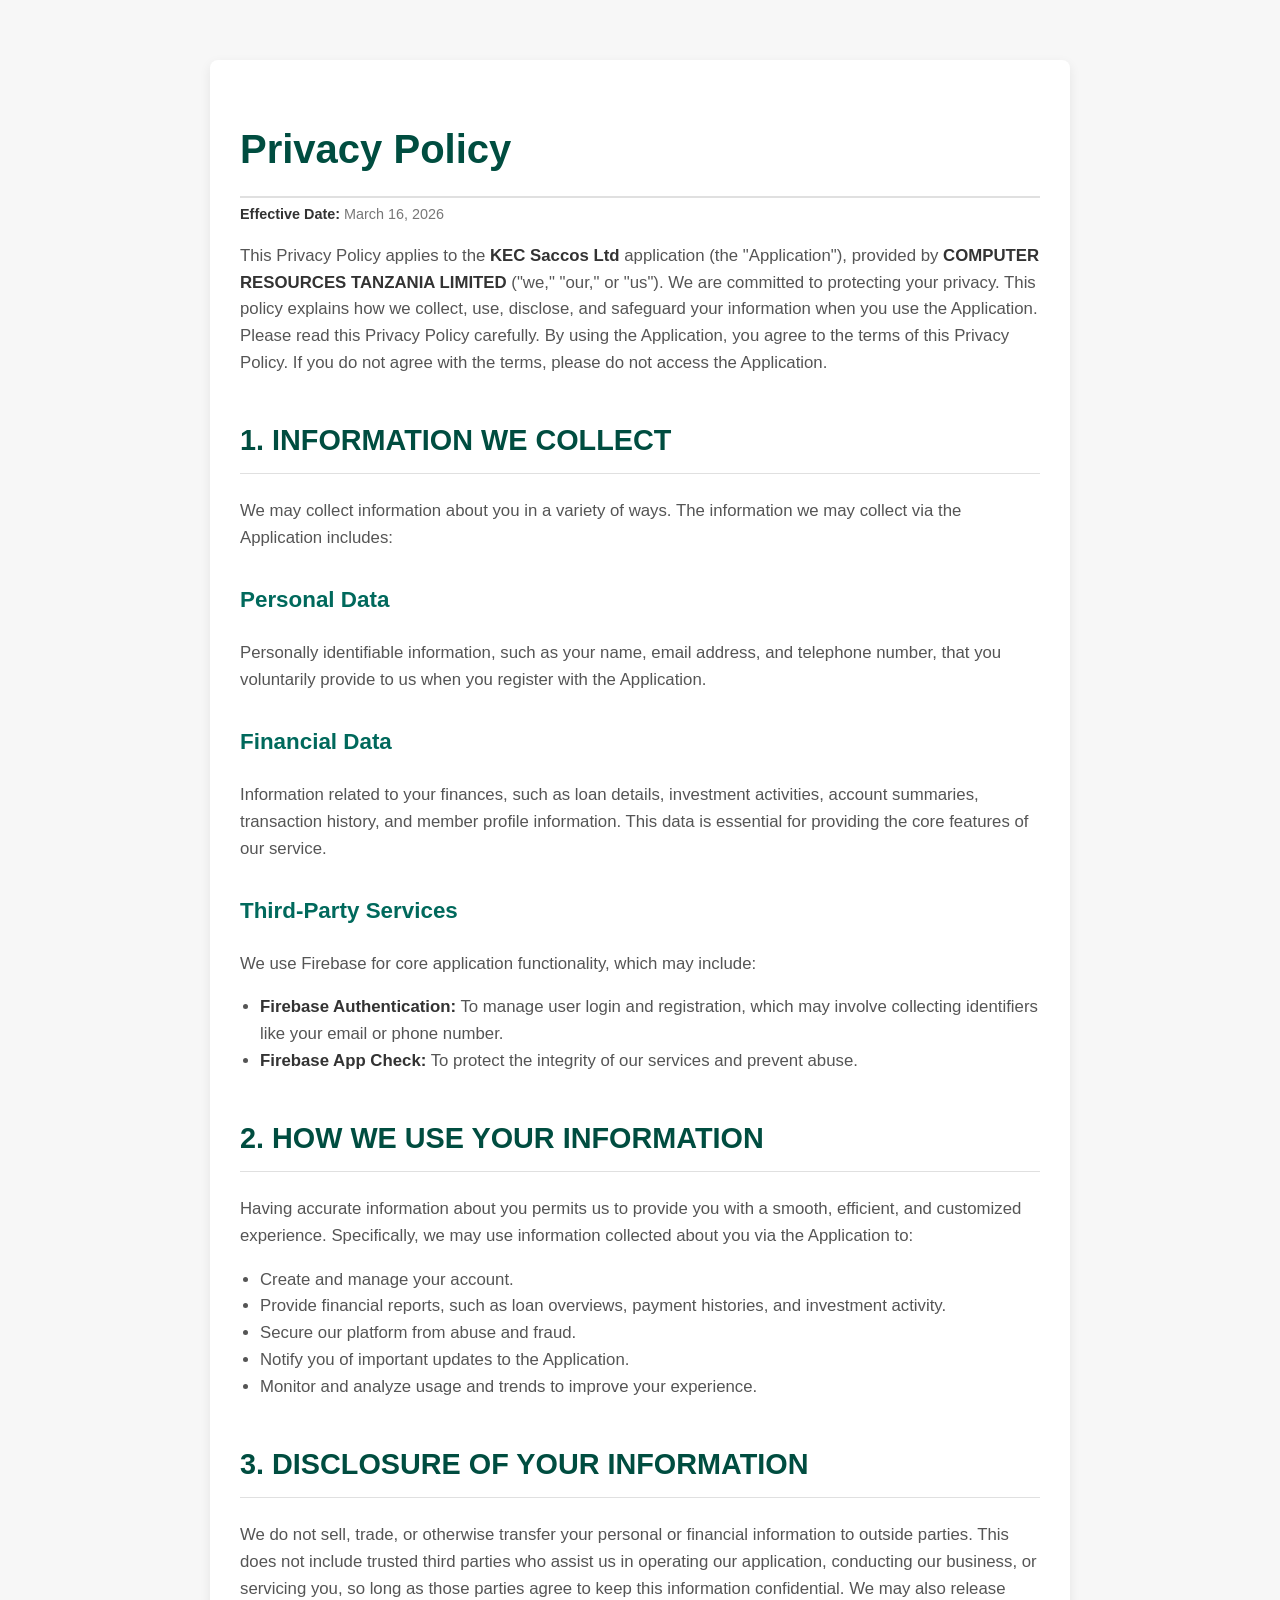
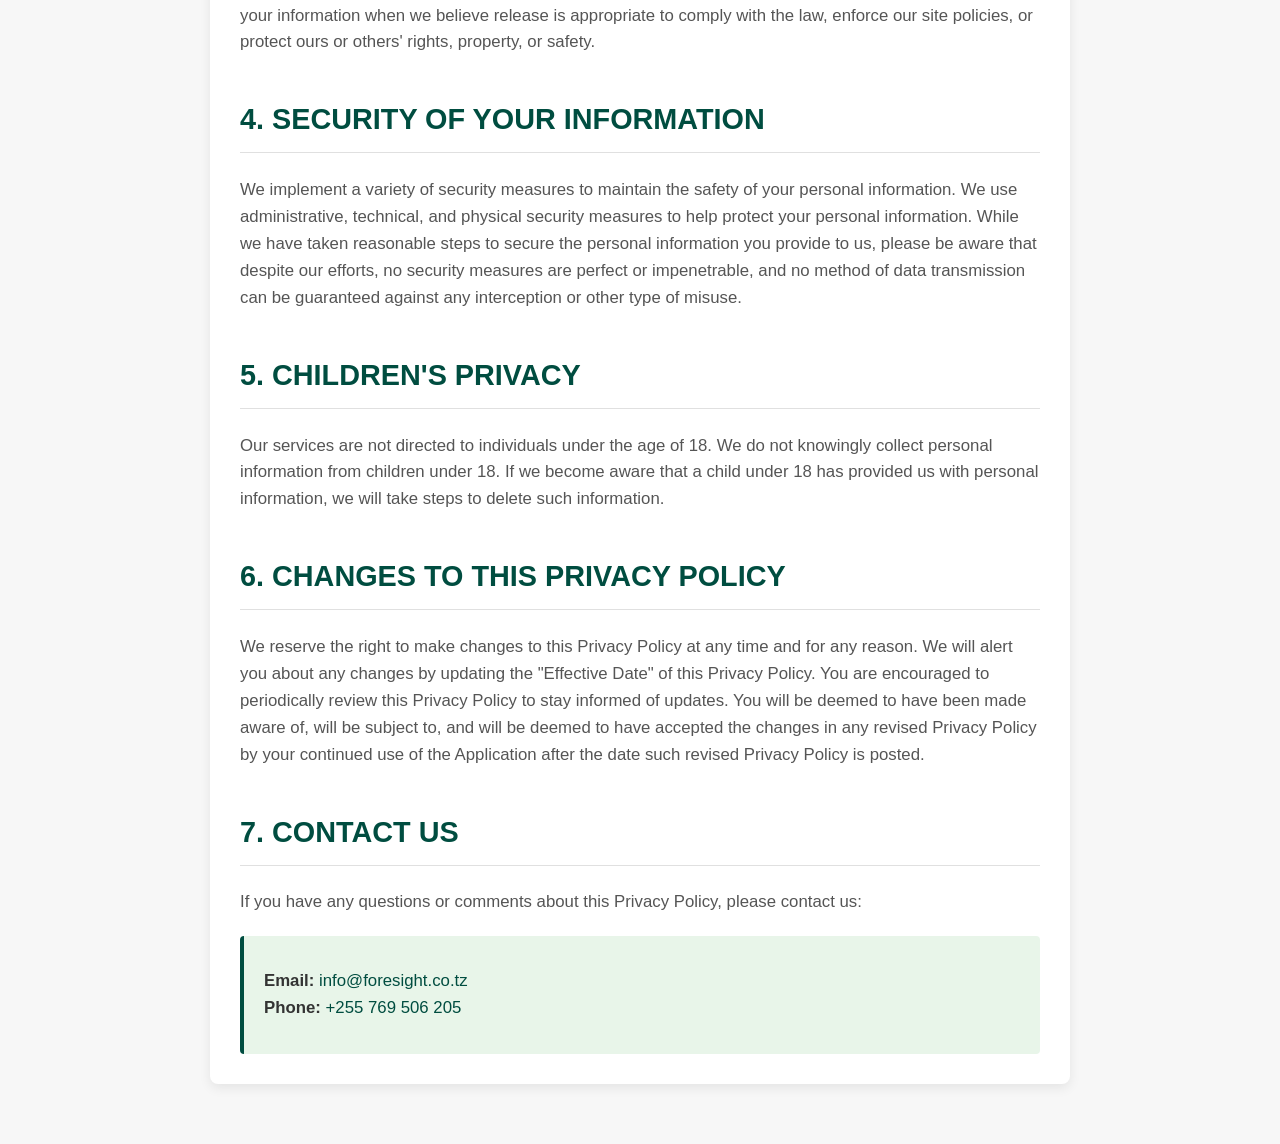
==== docs/kec/index.html @ dc35892d "Add privacy policy page for KEC Saccos Ltd Introduce a new privacy policy page under docs/kec/ for t" ====
<!DOCTYPE html>
<html lang="en">
<head>
    <meta charset="UTF-8">
    <meta name="viewport" content="width=device-width, initial-scale=1.0">
    <title>Privacy Policy</title>
    <style>
        body {
            font-family: -apple-system, BlinkMacSystemFont, "Segoe UI", Roboto, "Helvetica Neue", Arial, sans-serif;
            line-height: 1.6;
            color: #333;
            background-color: #f7f7f7;
            margin: 0;
            padding: 20px;
        }
        .container {
            max-width: 800px;
            margin: 40px auto;
            padding: 30px;
            background-color: #ffffff;
            border-radius: 8px;
            box-shadow: 0 4px 12px rgba(0,0,0,0.08);
        }
        h1, h2, h3 {
            color: #004d40;
            font-weight: 600;
        }
        h1 {
            font-size: 2.5em;
            border-bottom: 2px solid #e0e0e0;
            padding-bottom: 15px;
            margin-bottom: 20px;
        }
        h2 {
            font-size: 1.8em;
            margin-top: 40px;
            border-bottom: 1px solid #e0e0e0;
            padding-bottom: 10px;
        }
        h3 {
            font-size: 1.4em;
            color: #00695c;
            margin-top: 30px;
        }
        p, li {
            font-size: 1.05em;
            color: #555;
        }
        ul {
            list-style-type: disc;
            padding-left: 20px;
        }
        strong {
            color: #333;
        }
        .last-updated {
            font-size: 0.9em;
            color: #777;
            margin-top: -15px;
        }
        .contact-info {
            background-color: #e8f5e9;
            border-left: 4px solid #004d40;
            padding: 15px 20px;
            margin-top: 20px;
            border-radius: 4px;
        }
        .contact-info a {
            color: #004d40;
            text-decoration: none;
        }
        .contact-info a:hover {
            text-decoration: underline;
        }
    </style>
</head>
<body>
    <div class="container">
        <h1>Privacy Policy</h1>
        <p class="last-updated"><strong>Effective Date:</strong> March 16, 2026</p>

        <p>This Privacy Policy applies to the <strong>KEC Saccos Ltd</strong> application (the "Application"), provided by <strong>COMPUTER RESOURCES TANZANIA LIMITED</strong> ("we," "our," or "us"). We are committed to protecting your privacy. This policy explains how we collect, use, disclose, and safeguard your information when you use the Application. Please read this Privacy Policy carefully. By using the Application, you agree to the terms of this Privacy Policy. If you do not agree with the terms, please do not access the Application.</p>
        
        <h2>1. INFORMATION WE COLLECT</h2>
        <p>We may collect information about you in a variety of ways. The information we may collect via the Application includes:</p>
        
        <h3>Personal Data</h3>
        <p>Personally identifiable information, such as your name, email address, and telephone number, that you voluntarily provide to us when you register with the Application.</p>

        <h3>Financial Data</h3>
        <p>Information related to your finances, such as loan details, investment activities, account summaries, transaction history, and member profile information. This data is essential for providing the core features of our service.</p>

        <h3>Third-Party Services</h3>
        <p>We use Firebase for core application functionality, which may include:</p>
        <ul>
            <li><strong>Firebase Authentication:</strong> To manage user login and registration, which may involve collecting identifiers like your email or phone number.</li>
            <li><strong>Firebase App Check:</strong> To protect the integrity of our services and prevent abuse.</li>
        </ul>

        <h2>2. HOW WE USE YOUR INFORMATION</h2>
        <p>Having accurate information about you permits us to provide you with a smooth, efficient, and customized experience. Specifically, we may use information collected about you via the Application to:</p>
        <ul>
            <li>Create and manage your account.</li>
            <li>Provide financial reports, such as loan overviews, payment histories, and investment activity.</li>
            <li>Secure our platform from abuse and fraud.</li>
            <li>Notify you of important updates to the Application.</li>
            <li>Monitor and analyze usage and trends to improve your experience.</li>
        </ul>

        <h2>3. DISCLOSURE OF YOUR INFORMATION</h2>
        <p>We do not sell, trade, or otherwise transfer your personal or financial information to outside parties. This does not include trusted third parties who assist us in operating our application, conducting our business, or servicing you, so long as those parties agree to keep this information confidential. We may also release your information when we believe release is appropriate to comply with the law, enforce our site policies, or protect ours or others' rights, property, or safety.</p>

        <h2>4. SECURITY OF YOUR INFORMATION</h2>
        <p>We implement a variety of security measures to maintain the safety of your personal information. We use administrative, technical, and physical security measures to help protect your personal information. While we have taken reasonable steps to secure the personal information you provide to us, please be aware that despite our efforts, no security measures are perfect or impenetrable, and no method of data transmission can be guaranteed against any interception or other type of misuse.</p>

        <h2>5. CHILDREN'S PRIVACY</h2>
        <p>Our services are not directed to individuals under the age of 18. We do not knowingly collect personal information from children under 18. If we become aware that a child under 18 has provided us with personal information, we will take steps to delete such information.</p>
        
        <h2>6. CHANGES TO THIS PRIVACY POLICY</h2>
        <p>We reserve the right to make changes to this Privacy Policy at any time and for any reason. We will alert you about any changes by updating the "Effective Date" of this Privacy Policy. You are encouraged to periodically review this Privacy Policy to stay informed of updates. You will be deemed to have been made aware of, will be subject to, and will be deemed to have accepted the changes in any revised Privacy Policy by your continued use of the Application after the date such revised Privacy Policy is posted.</p>
        
        <h2>7. CONTACT US</h2>
        <p>If you have any questions or comments about this Privacy Policy, please contact us:</p>
        <div class="contact-info">
             <p><strong>Email:</strong> <a href="mailto:info@foresight.co.tz">info@foresight.co.tz</a><br>
                <strong>Phone:</strong> <a href="tel:+255769506205">+255 769 506 205</a></p>
        </div>
    </div>
</body>
</html>
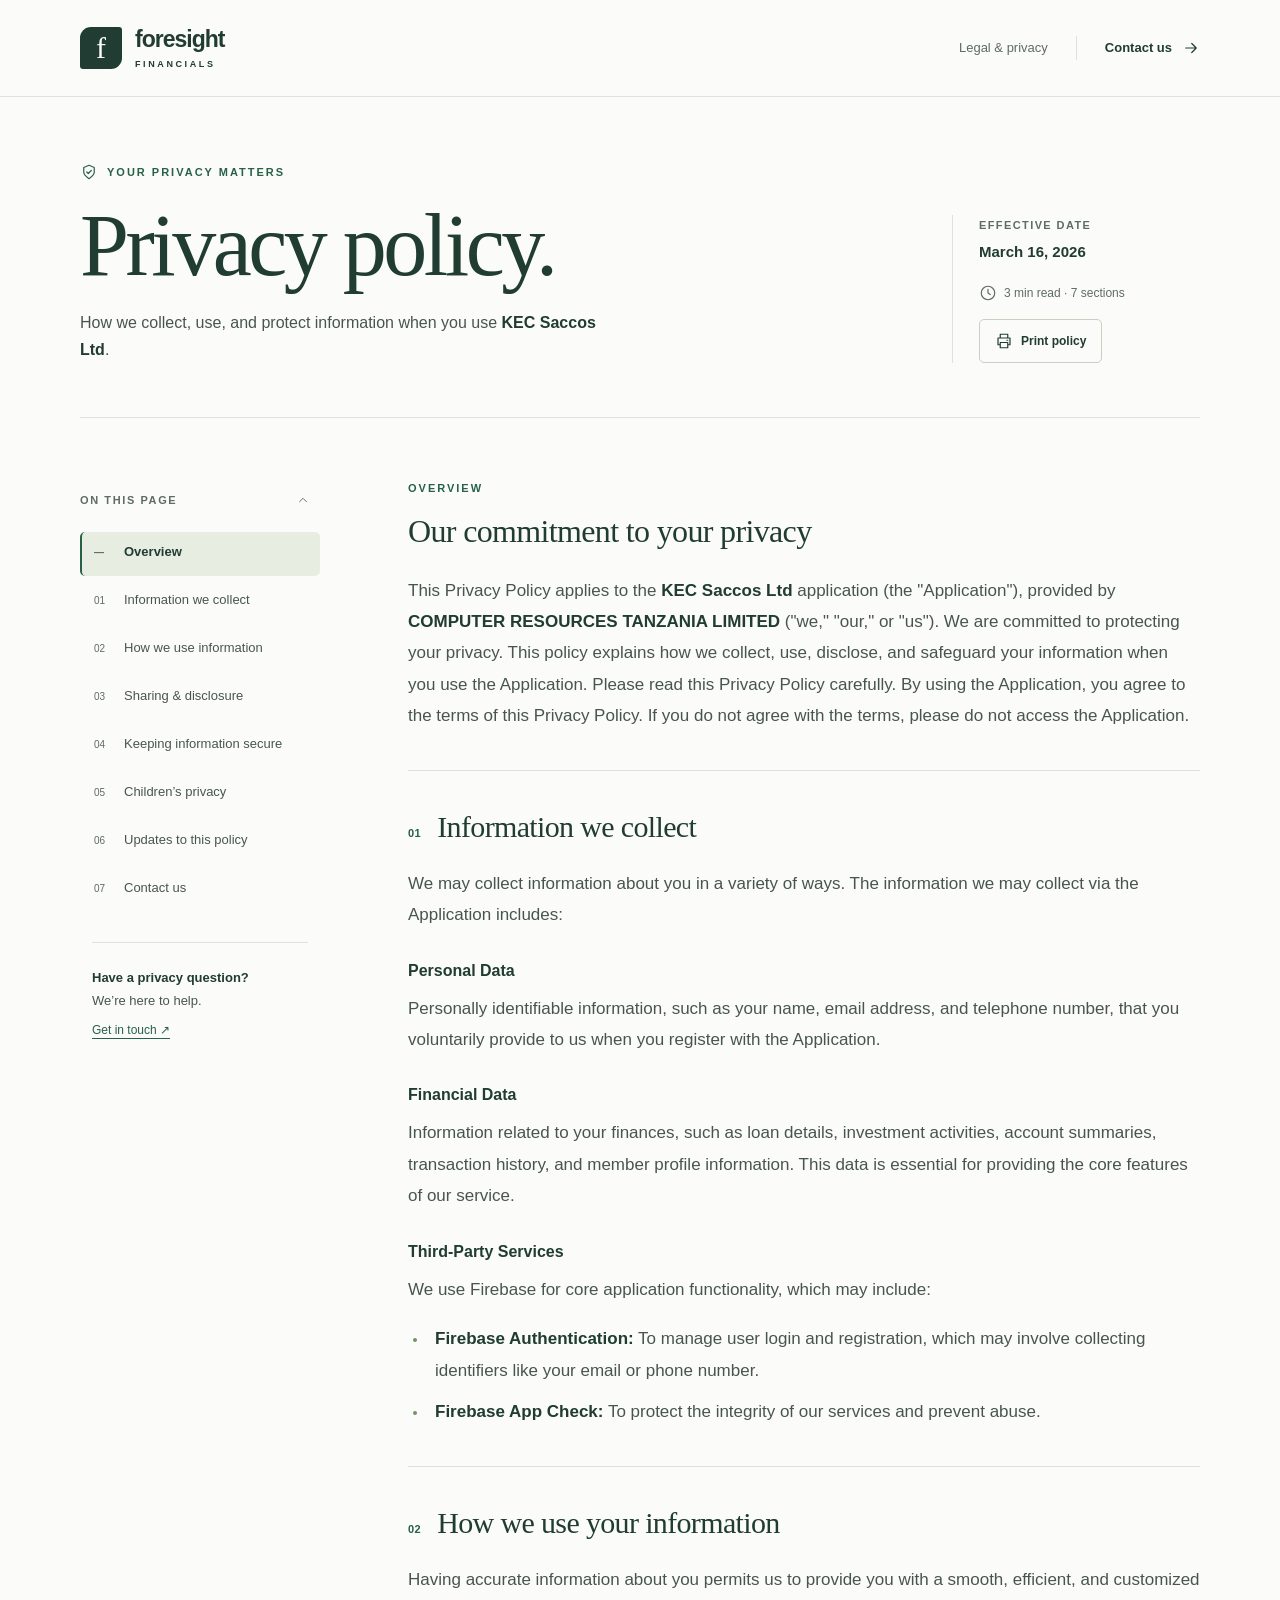
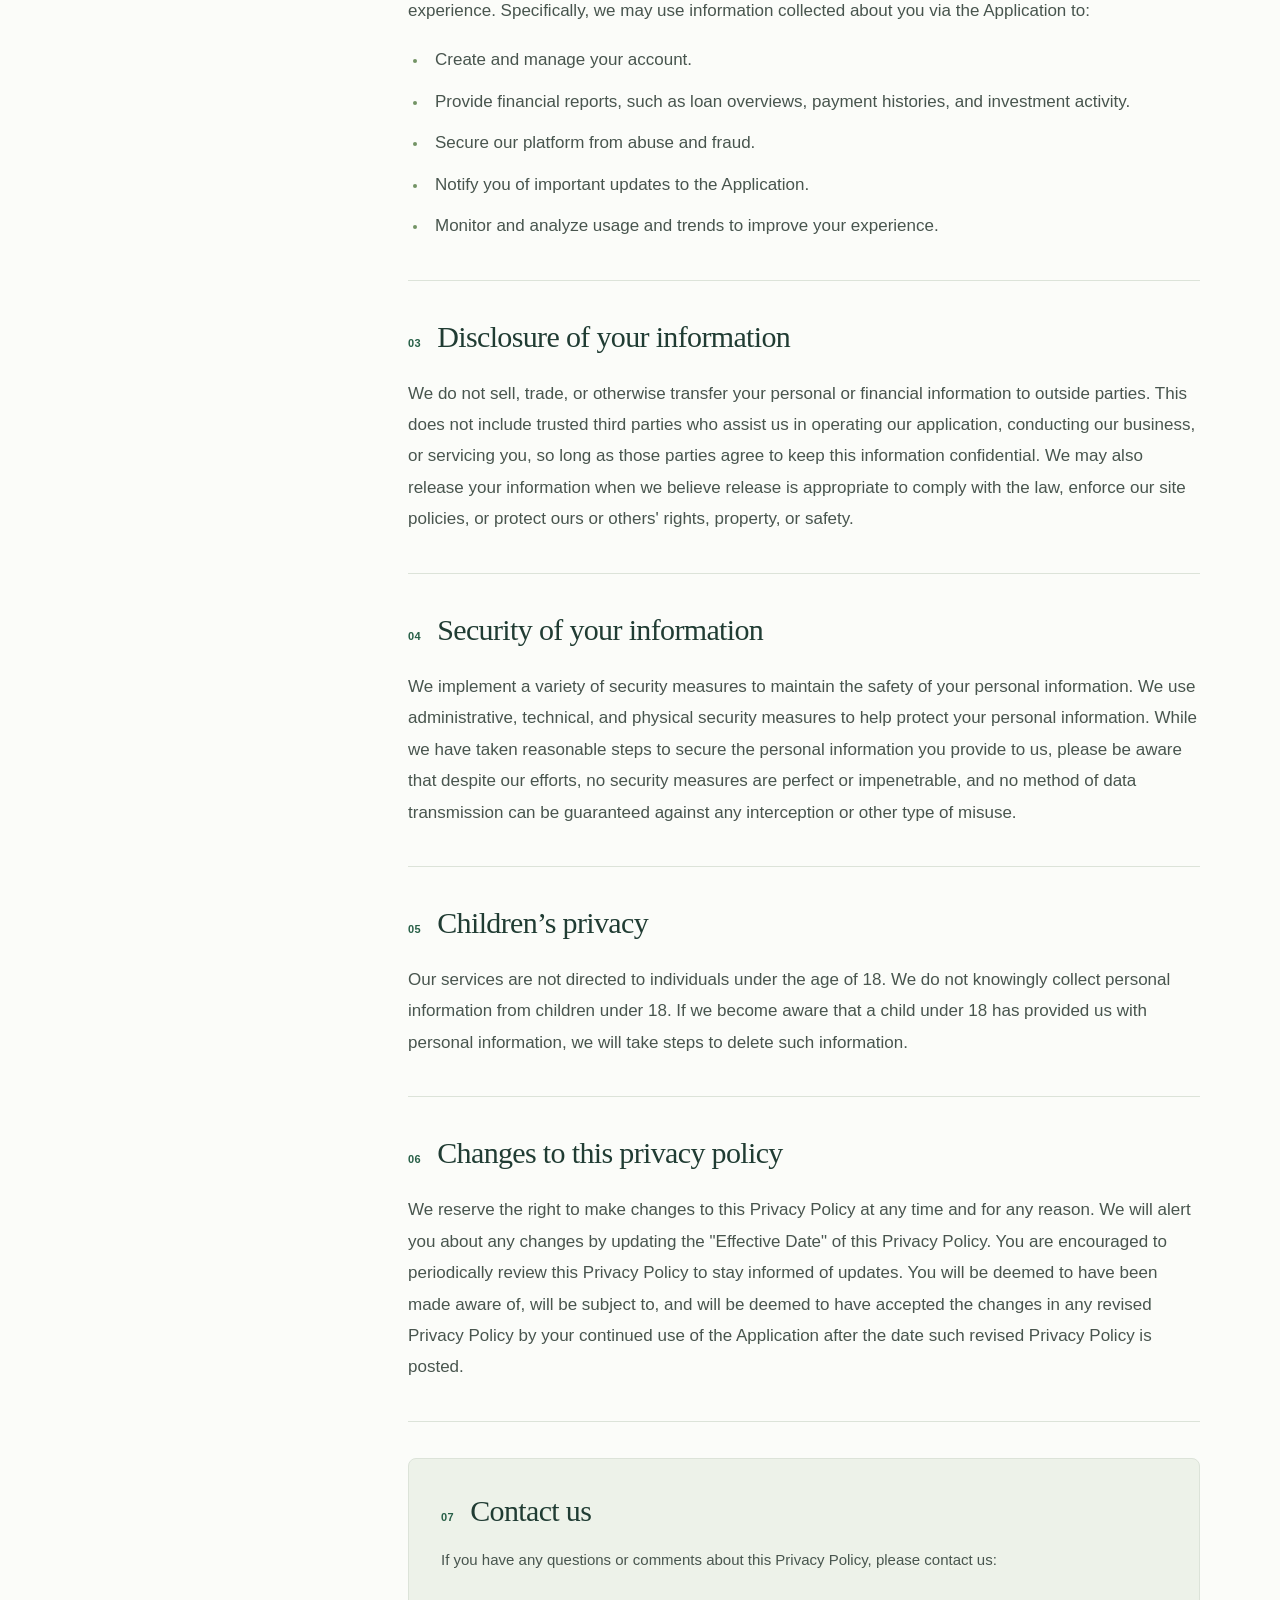
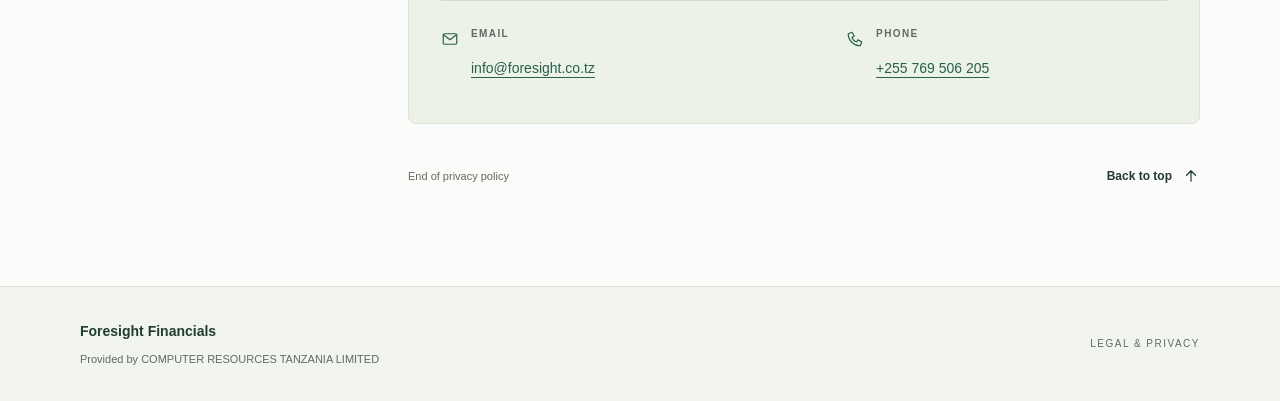
==== commit a7b99c1f: "feat: redesign policy pages with shared responsive styling" ====
--- a/docs/kec/index.html
+++ b/docs/kec/index.html
@@ -3,128 +3,178 @@
 <head>
     <meta charset="UTF-8">
     <meta name="viewport" content="width=device-width, initial-scale=1.0">
-    <title>Privacy Policy</title>
-    <style>
-        body {
-            font-family: -apple-system, BlinkMacSystemFont, "Segoe UI", Roboto, "Helvetica Neue", Arial, sans-serif;
-            line-height: 1.6;
-            color: #333;
-            background-color: #f7f7f7;
-            margin: 0;
-            padding: 20px;
-        }
-        .container {
-            max-width: 800px;
-            margin: 40px auto;
-            padding: 30px;
-            background-color: #ffffff;
-            border-radius: 8px;
-            box-shadow: 0 4px 12px rgba(0,0,0,0.08);
-        }
-        h1, h2, h3 {
-            color: #004d40;
-            font-weight: 600;
-        }
-        h1 {
-            font-size: 2.5em;
-            border-bottom: 2px solid #e0e0e0;
-            padding-bottom: 15px;
-            margin-bottom: 20px;
-        }
-        h2 {
-            font-size: 1.8em;
-            margin-top: 40px;
-            border-bottom: 1px solid #e0e0e0;
-            padding-bottom: 10px;
-        }
-        h3 {
-            font-size: 1.4em;
-            color: #00695c;
-            margin-top: 30px;
-        }
-        p, li {
-            font-size: 1.05em;
-            color: #555;
-        }
-        ul {
-            list-style-type: disc;
-            padding-left: 20px;
-        }
-        strong {
-            color: #333;
-        }
-        .last-updated {
-            font-size: 0.9em;
-            color: #777;
-            margin-top: -15px;
-        }
-        .contact-info {
-            background-color: #e8f5e9;
-            border-left: 4px solid #004d40;
-            padding: 15px 20px;
-            margin-top: 20px;
-            border-radius: 4px;
-        }
-        .contact-info a {
-            color: #004d40;
-            text-decoration: none;
-        }
-        .contact-info a:hover {
-            text-decoration: underline;
-        }
-    </style>
+    <meta name="description" content="Read the privacy policy for KEC Saccos Ltd, including how personal and financial information is collected, used, shared, and protected.">
+    <meta name="theme-color" content="#203c33">
+    <title>Privacy Policy | KEC Saccos Ltd</title>
+    <link rel="icon" href="../assets/favicon.svg" type="image/svg+xml">
+    <link rel="stylesheet" href="../assets/policy.css">
+    <script src="../assets/policy.js" defer></script>
 </head>
-<body>
-    <div class="container">
-        <h1>Privacy Policy</h1>
-        <p class="last-updated"><strong>Effective Date:</strong> March 16, 2026</p>
+<body id="top">
+    <a class="skip-link" href="#main-content">Skip to policy</a>
+    <header class="site-header">
+        <div class="wrap header-inner">
+            <a class="brand" href="../common/" aria-label="Foresight Financials privacy policy">
+                <span class="brand-mark" aria-hidden="true">f</span>
+                <span class="brand-name">foresight<small>Financials</small></span>
+            </a>
+            <div class="header-links">
+                <span class="header-label">Legal &amp; privacy</span>
+                <a class="text-link" href="#contact">Contact us <svg class="icon" viewBox="0 0 24 24" aria-hidden="true"><path d="M5 12h14m-6-6 6 6-6 6"/></svg></a>
+            </div>
+        </div>
+    </header>
 
-        <p>This Privacy Policy applies to the <strong>KEC Saccos Ltd</strong> application (the "Application"), provided by <strong>COMPUTER RESOURCES TANZANIA LIMITED</strong> ("we," "our," or "us"). We are committed to protecting your privacy. This policy explains how we collect, use, disclose, and safeguard your information when you use the Application. Please read this Privacy Policy carefully. By using the Application, you agree to the terms of this Privacy Policy. If you do not agree with the terms, please do not access the Application.</p>
-        
-        <h2>1. INFORMATION WE COLLECT</h2>
-        <p>We may collect information about you in a variety of ways. The information we may collect via the Application includes:</p>
-        
-        <h3>Personal Data</h3>
-        <p>Personally identifiable information, such as your name, email address, and telephone number, that you voluntarily provide to us when you register with the Application.</p>
+    <main id="main-content" tabindex="-1">
+        <div class="wrap">
+            <header class="hero" aria-labelledby="policy-title">
+                <p class="eyebrow"><svg class="icon" viewBox="0 0 24 24" aria-hidden="true"><path d="m12 3 7 3v6c0 4-7 9-7 9s-7-5-7-9V6z"/><path d="m9 12 2 2 4-4"/></svg> Your privacy matters</p>
+                <div class="hero-grid">
+                    <div>
+                        <h1 id="policy-title">Privacy policy.</h1>
+                        <p class="hero-description">How we collect, use, and protect information when you use <span class="application-name">KEC Saccos Ltd</span>.</p>
+                    </div>
+                    <div class="policy-meta">
+                        <dl>
+                            <dt>Effective date</dt>
+                            <dd><time datetime="2026-03-16">March 16, 2026</time></dd>
+                        </dl>
+                        <p class="reading-time"><svg class="icon" viewBox="0 0 24 24" aria-hidden="true"><circle cx="12" cy="12" r="9"/><path d="M12 7v5l3 2"/></svg> 3 min read · 7 sections</p>
+                        <button class="print-button" type="button" data-print hidden><svg class="icon" viewBox="0 0 24 24" aria-hidden="true"><path d="M7 8V3h10v5M7 17H4V8h16v9h-3M7 14h10v7H7z"/><path d="M16 11h1"/></svg> Print policy</button>
+                    </div>
+                </div>
+            </header>
 
-        <h3>Financial Data</h3>
-        <p>Information related to your finances, such as loan details, investment activities, account summaries, transaction history, and member profile information. This data is essential for providing the core features of our service.</p>
+            <div class="reading-layout">
+                <aside class="sidebar" aria-label="Policy navigation">
+                    <details class="contents" open>
+                        <summary>On this page <svg class="icon" viewBox="0 0 24 24" aria-hidden="true"><path d="m6 9 6 6 6-6"/></svg></summary>
+                        <nav aria-label="Policy sections">
+                            <ol>
+                        <li><a href="#overview" aria-current="location"><span class="nav-number" aria-hidden="true">—</span><span>Overview</span></a></li>
+                        <li><a href="#information-we-collect"><span class="nav-number" aria-hidden="true">01</span><span>Information we collect</span></a></li>
+                        <li><a href="#how-we-use-information"><span class="nav-number" aria-hidden="true">02</span><span>How we use information</span></a></li>
+                        <li><a href="#disclosure"><span class="nav-number" aria-hidden="true">03</span><span>Sharing & disclosure</span></a></li>
+                        <li><a href="#security"><span class="nav-number" aria-hidden="true">04</span><span>Keeping information secure</span></a></li>
+                        <li><a href="#children"><span class="nav-number" aria-hidden="true">05</span><span>Children’s privacy</span></a></li>
+                        <li><a href="#policy-changes"><span class="nav-number" aria-hidden="true">06</span><span>Updates to this policy</span></a></li>
+                        <li><a href="#contact"><span class="nav-number" aria-hidden="true">07</span><span>Contact us</span></a></li>
+                            </ol>
+                        </nav>
+                    </details>
+                    <div class="sidebar-note">
+                        <p><strong>Have a privacy question?</strong><br>We’re here to help.</p>
+                        <a href="#contact">Get in touch <span aria-hidden="true">↗</span></a>
+                    </div>
+                </aside>
 
-        <h3>Third-Party Services</h3>
-        <p>We use Firebase for core application functionality, which may include:</p>
-        <ul>
-            <li><strong>Firebase Authentication:</strong> To manage user login and registration, which may involve collecting identifiers like your email or phone number.</li>
-            <li><strong>Firebase App Check:</strong> To protect the integrity of our services and prevent abuse.</li>
-        </ul>
+                <article class="policy-document" aria-label="KEC Saccos Ltd privacy policy">
+                    <section class="policy-section overview" id="overview" aria-labelledby="overview-title" tabindex="-1">
+                        <p class="eyebrow">Overview</p>
+                        <h2 id="overview-title">Our commitment to your privacy</h2>
+                        <p>This Privacy Policy applies to the <strong>KEC Saccos Ltd</strong> application (the "Application"), provided by <strong>COMPUTER RESOURCES TANZANIA LIMITED</strong> ("we," "our," or "us"). We are committed to protecting your privacy. This policy explains how we collect, use, disclose, and safeguard your information when you use the Application. Please read this Privacy Policy carefully. By using the Application, you agree to the terms of this Privacy Policy. If you do not agree with the terms, please do not access the Application.</p>
+                    </section>
 
-        <h2>2. HOW WE USE YOUR INFORMATION</h2>
-        <p>Having accurate information about you permits us to provide you with a smooth, efficient, and customized experience. Specifically, we may use information collected about you via the Application to:</p>
-        <ul>
-            <li>Create and manage your account.</li>
-            <li>Provide financial reports, such as loan overviews, payment histories, and investment activity.</li>
-            <li>Secure our platform from abuse and fraud.</li>
-            <li>Notify you of important updates to the Application.</li>
-            <li>Monitor and analyze usage and trends to improve your experience.</li>
-        </ul>
+                <section class="policy-section" id="information-we-collect" aria-labelledby="information-we-collect-title" tabindex="-1">
+                    <div class="section-heading">
+                        <span class="section-number" aria-hidden="true">01</span>
+                        <h2 id="information-we-collect-title">Information we collect</h2>
+                    </div>
+                    <p>We may collect information about you in a variety of ways. The information we may collect via the Application includes:</p>
+                    <h3>Personal Data</h3>
+                    <p>Personally identifiable information, such as your name, email address, and telephone number, that you voluntarily provide to us when you register with the Application.</p>
+                    <h3>Financial Data</h3>
+                    <p>Information related to your finances, such as loan details, investment activities, account summaries, transaction history, and member profile information. This data is essential for providing the core features of our service.</p>
+                    <h3>Third-Party Services</h3>
+                    <p>We use Firebase for core application functionality, which may include:</p>
+                    <ul>
+                    <li><strong>Firebase Authentication:</strong> To manage user login and registration, which may involve collecting identifiers like your email or phone number.</li>
+                    <li><strong>Firebase App Check:</strong> To protect the integrity of our services and prevent abuse.</li>
+                    </ul>
+                </section>
 
-        <h2>3. DISCLOSURE OF YOUR INFORMATION</h2>
-        <p>We do not sell, trade, or otherwise transfer your personal or financial information to outside parties. This does not include trusted third parties who assist us in operating our application, conducting our business, or servicing you, so long as those parties agree to keep this information confidential. We may also release your information when we believe release is appropriate to comply with the law, enforce our site policies, or protect ours or others' rights, property, or safety.</p>
+                <section class="policy-section" id="how-we-use-information" aria-labelledby="how-we-use-information-title" tabindex="-1">
+                    <div class="section-heading">
+                        <span class="section-number" aria-hidden="true">02</span>
+                        <h2 id="how-we-use-information-title">How we use your information</h2>
+                    </div>
+                    <p>Having accurate information about you permits us to provide you with a smooth, efficient, and customized experience. Specifically, we may use information collected about you via the Application to:</p>
+                    <ul>
+                    <li>Create and manage your account.</li>
+                    <li>Provide financial reports, such as loan overviews, payment histories, and investment activity.</li>
+                    <li>Secure our platform from abuse and fraud.</li>
+                    <li>Notify you of important updates to the Application.</li>
+                    <li>Monitor and analyze usage and trends to improve your experience.</li>
+                    </ul>
+                </section>
 
-        <h2>4. SECURITY OF YOUR INFORMATION</h2>
-        <p>We implement a variety of security measures to maintain the safety of your personal information. We use administrative, technical, and physical security measures to help protect your personal information. While we have taken reasonable steps to secure the personal information you provide to us, please be aware that despite our efforts, no security measures are perfect or impenetrable, and no method of data transmission can be guaranteed against any interception or other type of misuse.</p>
+                <section class="policy-section" id="disclosure" aria-labelledby="disclosure-title" tabindex="-1">
+                    <div class="section-heading">
+                        <span class="section-number" aria-hidden="true">03</span>
+                        <h2 id="disclosure-title">Disclosure of your information</h2>
+                    </div>
+                    <p>We do not sell, trade, or otherwise transfer your personal or financial information to outside parties. This does not include trusted third parties who assist us in operating our application, conducting our business, or servicing you, so long as those parties agree to keep this information confidential. We may also release your information when we believe release is appropriate to comply with the law, enforce our site policies, or protect ours or others' rights, property, or safety.</p>
+                </section>
 
-        <h2>5. CHILDREN'S PRIVACY</h2>
-        <p>Our services are not directed to individuals under the age of 18. We do not knowingly collect personal information from children under 18. If we become aware that a child under 18 has provided us with personal information, we will take steps to delete such information.</p>
-        
-        <h2>6. CHANGES TO THIS PRIVACY POLICY</h2>
-        <p>We reserve the right to make changes to this Privacy Policy at any time and for any reason. We will alert you about any changes by updating the "Effective Date" of this Privacy Policy. You are encouraged to periodically review this Privacy Policy to stay informed of updates. You will be deemed to have been made aware of, will be subject to, and will be deemed to have accepted the changes in any revised Privacy Policy by your continued use of the Application after the date such revised Privacy Policy is posted.</p>
-        
-        <h2>7. CONTACT US</h2>
-        <p>If you have any questions or comments about this Privacy Policy, please contact us:</p>
-        <div class="contact-info">
-             <p><strong>Email:</strong> <a href="mailto:info@foresight.co.tz">info@foresight.co.tz</a><br>
-                <strong>Phone:</strong> <a href="tel:+255769506205">+255 769 506 205</a></p>
+                <section class="policy-section" id="security" aria-labelledby="security-title" tabindex="-1">
+                    <div class="section-heading">
+                        <span class="section-number" aria-hidden="true">04</span>
+                        <h2 id="security-title">Security of your information</h2>
+                    </div>
+                    <p>We implement a variety of security measures to maintain the safety of your personal information. We use administrative, technical, and physical security measures to help protect your personal information. While we have taken reasonable steps to secure the personal information you provide to us, please be aware that despite our efforts, no security measures are perfect or impenetrable, and no method of data transmission can be guaranteed against any interception or other type of misuse.</p>
+                </section>
+
+                <section class="policy-section" id="children" aria-labelledby="children-title" tabindex="-1">
+                    <div class="section-heading">
+                        <span class="section-number" aria-hidden="true">05</span>
+                        <h2 id="children-title">Children’s privacy</h2>
+                    </div>
+                    <p>Our services are not directed to individuals under the age of 18. We do not knowingly collect personal information from children under 18. If we become aware that a child under 18 has provided us with personal information, we will take steps to delete such information.</p>
+                </section>
+
+                <section class="policy-section" id="policy-changes" aria-labelledby="policy-changes-title" tabindex="-1">
+                    <div class="section-heading">
+                        <span class="section-number" aria-hidden="true">06</span>
+                        <h2 id="policy-changes-title">Changes to this privacy policy</h2>
+                    </div>
+                    <p>We reserve the right to make changes to this Privacy Policy at any time and for any reason. We will alert you about any changes by updating the "Effective Date" of this Privacy Policy. You are encouraged to periodically review this Privacy Policy to stay informed of updates. You will be deemed to have been made aware of, will be subject to, and will be deemed to have accepted the changes in any revised Privacy Policy by your continued use of the Application after the date such revised Privacy Policy is posted.</p>
+                </section>
+
+                <section class="policy-section contact-section" id="contact" aria-labelledby="contact-title" tabindex="-1">
+                    <div class="section-heading">
+                        <span class="section-number" aria-hidden="true">07</span>
+                        <h2 id="contact-title">Contact us</h2>
+                    </div>
+                    <p>If you have any questions or comments about this Privacy Policy, please contact us:</p>
+                    <div class="contact-info">
+                        <div class="contact-method">
+                            <svg class="icon" viewBox="0 0 24 24" aria-hidden="true"><rect x="3" y="5" width="18" height="14" rx="2"/><path d="m3 6 9 7 9-7"/></svg>
+                            <dl><dt>Email</dt><dd><a href="mailto:info@foresight.co.tz">info@foresight.co.tz</a></dd></dl>
+                        </div>
+                        <div class="contact-method">
+                            <svg class="icon" viewBox="0 0 24 24" aria-hidden="true"><path d="m8 3 3 5-3 2c1 3 3 5 6 6l2-3 5 3-2 5C10 21 3 14 3 5z"/></svg>
+                            <dl><dt>Phone</dt><dd><a href="tel:+255769506205">+255 769 506 205</a></dd></dl>
+                        </div>
+                    </div>
+                </section>
+
+                    <div class="document-end">
+                        <span>End of privacy policy</span>
+                        <a class="text-link" href="#top">Back to top <svg class="icon" viewBox="0 0 24 24" aria-hidden="true"><path d="M12 19V5m-6 6 6-6 6 6"/></svg></a>
+                    </div>
+                </article>
+            </div>
         </div>
-    </div>
+    </main>
+
+    <footer class="site-footer">
+        <div class="wrap footer-inner">
+            <div>
+                <p class="footer-brand">Foresight Financials</p>
+                <p class="footer-note">Provided by COMPUTER RESOURCES TANZANIA LIMITED</p>
+            </div>
+            <p class="footer-label">Legal &amp; privacy</p>
+        </div>
+    </footer>
 </body>
 </html>
--- a/docs/assets/policy.css
+++ b/docs/assets/policy.css
@@ -0,0 +1,195 @@
+:root {
+    color-scheme: light;
+    --paper: #fbfcf9;
+    --ink: #203c33;
+    --body: #48554e;
+    --muted: #5f6b63;
+    --green: #286048;
+    --tint: #edf2e9;
+    --line: #dce3d9;
+    --serif: Georgia, "Times New Roman", serif;
+    --sans: -apple-system, BlinkMacSystemFont, "Segoe UI", Roboto, "Helvetica Neue", Arial, sans-serif;
+}
+
+*, *::before, *::after { box-sizing: border-box; }
+html { scroll-behavior: smooth; scroll-padding-top: 32px; }
+body { margin: 0; background: var(--paper); color: var(--body); font: 17px/1.85 var(--sans); -webkit-font-smoothing: antialiased; }
+::selection { background: #d9e8ce; color: var(--ink); }
+[hidden] { display: none !important; }
+a { color: var(--green); text-underline-offset: 4px; text-decoration-thickness: 1px; }
+a:hover { text-decoration-thickness: 2px; }
+button, summary { font: inherit; }
+button, a, summary { -webkit-tap-highlight-color: transparent; }
+:focus-visible { outline: 3px solid var(--green); outline-offset: 5px; border-radius: 3px; }
+.wrap { width: min(1120px, calc(100% - 96px)); margin-inline: auto; }
+.skip-link { position: fixed; top: 12px; left: 16px; z-index: 10; padding: 10px 18px; background: var(--ink); color: white; transform: translateY(-160%); }
+.skip-link:focus { transform: translateY(0); }
+.site-header { border-bottom: 1px solid var(--line); }
+.header-inner { min-height: 96px; display: flex; align-items: center; justify-content: space-between; gap: 24px; }
+.brand { display: inline-flex; align-items: center; gap: 13px; color: var(--ink); text-decoration: none; }
+.brand-mark { display: grid; place-items: center; width: 42px; height: 42px; background: var(--ink); color: var(--paper); border-radius: 11px 3px 11px 3px; font: 30px/1 var(--serif); }
+.brand-name { font-size: 23px; font-weight: 650; letter-spacing: -1px; line-height: 1.2; }
+.brand-name small { display: block; margin-top: 5px; font-size: 9px; font-weight: 600; letter-spacing: 2.6px; text-transform: uppercase; }
+.header-links { display: flex; gap: 28px; align-items: center; font-size: 13px; }
+.header-label { color: var(--muted); border-right: 1px solid var(--line); padding-right: 28px; }
+.text-link { display: inline-flex; align-items: center; gap: 10px; min-height: 44px; color: var(--ink); text-decoration: none; font-weight: 600; }
+.text-link:hover { text-decoration: underline; }
+.icon { display: inline-block; width: 18px; height: 18px; flex-shrink: 0; fill: none; stroke: currentColor; stroke-width: 1.6; stroke-linecap: round; stroke-linejoin: round; }
+.hero { padding-block: 66px 54px; border-bottom: 1px solid var(--line); }
+.eyebrow { margin: 0; color: var(--green); font-size: 11px; line-height: 1.5; font-weight: 650; letter-spacing: 2px; text-transform: uppercase; }
+.hero .eyebrow { display: flex; align-items: center; gap: 9px; }
+.hero-grid { display: grid; grid-template-columns: minmax(0, 1fr) 248px; gap: 64px; align-items: end; }
+h1 { margin: 17px 0 16px; color: var(--ink); font: 400 clamp(48px, 7vw, 88px)/1.08 var(--serif); letter-spacing: -3.5px; }
+.hero-description { margin: 0; max-width: 540px; font-size: 16px; line-height: 1.7; }
+.application-name { color: var(--ink); font-weight: 600; }
+.policy-meta { padding-left: 26px; border-left: 1px solid var(--line); }
+.policy-meta dl { margin: 0 0 16px; }
+.policy-meta dt { color: var(--muted); font-size: 11px; font-weight: 600; letter-spacing: 1.4px; text-transform: uppercase; }
+.policy-meta dd { margin: 3px 0 8px; color: var(--ink); font-size: 15px; font-weight: 550; }
+.reading-time { margin: 0; display: flex; align-items: center; gap: 7px; color: var(--muted); font-size: 12px; }
+.print-button { display: inline-flex; align-items: center; gap: 8px; min-height: 44px; margin-top: 15px; padding: 8px 15px; border: 1px solid #c6d1c1; border-radius: 5px; background: transparent; color: var(--ink); font-size: 12px; font-weight: 600; cursor: pointer; transition: background .15s; }
+.print-button:hover { background: var(--tint); }
+.reading-layout { display: grid; grid-template-columns: 248px minmax(0, 1fr); column-gap: 80px; align-items: start; padding-block: 56px 88px; }
+.sidebar { position: sticky; top: 32px; max-height: calc(100vh - 64px); overflow-y: auto; scrollbar-width: thin; padding: 4px 8px 8px 0; }
+.contents summary { display: flex; align-items: center; justify-content: space-between; gap: 10px; min-height: 44px; padding: 0 10px 0 0; color: var(--muted); font-size: 11px; font-weight: 650; letter-spacing: 1.6px; text-transform: uppercase; list-style: none; cursor: pointer; }
+.contents summary::-webkit-details-marker { display: none; }
+.contents summary .icon { width: 14px; height: 14px; transition: transform .15s; }
+.contents[open] summary .icon { transform: rotate(180deg); }
+.contents ol { margin: 10px 0 0; padding: 0; list-style: none; }
+.contents li + li { margin-top: 4px; }
+.contents a { display: flex; gap: 12px; align-items: baseline; min-height: 44px; padding: 10px 12px; border-radius: 5px; color: var(--body); font-size: 13px; line-height: 1.5; text-decoration: none; border-left: 2px solid transparent; }
+.contents a:hover { background: #f0f3ed; color: var(--ink); }
+.contents a[aria-current="location"] { color: var(--ink); background: #e7eee1; border-left-color: var(--green); font-weight: 600; }
+.nav-number { flex: 0 0 18px; color: var(--muted); font-size: 10px; font-variant-numeric: tabular-nums; }
+.sidebar-note { margin: 30px 12px 0; padding-top: 24px; border-top: 1px solid var(--line); font-size: 13px; line-height: 1.7; }
+.sidebar-note p { margin: 0 0 7px; }
+.sidebar-note strong { font-weight: 600; color: var(--ink); }
+.sidebar-note a { font-size: 12px; }
+.policy-document { min-width: 0; }
+.policy-section { padding-block: 36px 38px; border-bottom: 1px solid var(--line); scroll-margin-top: 32px; }
+.policy-section:first-child { padding-top: 0; }
+.policy-section:last-child { border-bottom: 0; padding-bottom: 0; }
+.section-heading { display: flex; align-items: baseline; gap: 16px; margin: 0 0 22px; }
+.section-number { flex: 0 0 auto; color: var(--green); font-size: 11px; font-weight: 600; font-variant-numeric: tabular-nums; letter-spacing: .5px; }
+h2 { margin: 0; color: var(--ink); font: 400 30px/1.3 var(--serif); letter-spacing: -.65px; text-wrap: pretty; }
+.overview .eyebrow { margin: 6px 0 14px; }
+.overview h2 { margin-bottom: 22px; font-size: 32px; }
+.policy-section p { margin: 0 0 18px; }
+.policy-section p:last-child { margin-bottom: 0; }
+.policy-section strong { font-weight: 600; color: var(--ink); }
+h3 { margin: 28px 0 10px; color: var(--ink); font-size: 16px; line-height: 1.5; font-weight: 650; }
+.policy-section ul { margin: 18px 0 0; padding-left: 20px; }
+.policy-section li { padding-left: 7px; }
+.policy-section li + li { margin-top: 10px; }
+.policy-section li::marker { color: #729365; font-size: .75em; }
+.contact-section { margin-top: 36px; padding: 32px !important; background: var(--tint); border: 1px solid var(--line) !important; border-radius: 8px; }
+.contact-section .section-heading { margin-bottom: 16px; }
+.contact-section > p { font-size: 15px; }
+.contact-info { display: grid; grid-template-columns: minmax(0, 1.2fr) minmax(0, 1fr); gap: 20px; margin-top: 26px; padding-top: 24px; border-top: 1px solid #d3ddce; }
+.contact-method { display: flex; gap: 12px; align-items: flex-start; min-width: 0; }
+.contact-method > .icon { margin-top: 5px; color: var(--green); }
+.contact-method dl { margin: 0; }
+.contact-method dt { font-size: 10px; color: var(--muted); font-weight: 600; text-transform: uppercase; letter-spacing: 1.4px; }
+.contact-method dd { margin: 4px 0 0; font-size: 14px; }
+.contact-method a { display: inline-flex; align-items: center; min-height: 44px; overflow-wrap: anywhere; }
+.document-end { display: flex; justify-content: space-between; align-items: center; gap: 24px; margin-top: 30px; font-size: 11px; color: var(--muted); }
+.document-end .text-link { font-size: 12px; }
+.site-footer { border-top: 1px solid var(--line); background: #f2f4ee; }
+.footer-inner { display: flex; justify-content: space-between; align-items: center; gap: 40px; padding-block: 32px; }
+.footer-brand { margin: 0; color: var(--ink); font-size: 14px; font-weight: 600; }
+.footer-note { margin: 4px 0 0; font-size: 11px; color: var(--muted); }
+.footer-label { margin: 0; color: var(--muted); font-size: 10px; letter-spacing: 1.5px; text-transform: uppercase; }
+
+@media (min-width: 1600px) {
+    .wrap { width: min(1200px, calc(100% - 128px)); }
+    .reading-layout { column-gap: 104px; }
+    .policy-document { max-width: 760px; }
+}
+
+@media (max-width: 1000px) {
+    .wrap { width: calc(100% - 64px); }
+    .reading-layout { grid-template-columns: 220px minmax(0, 1fr); gap: 40px; }
+    .hero-grid { grid-template-columns: minmax(0, 1fr) 220px; gap: 40px; }
+    .contact-info { grid-template-columns: 1fr; gap: 16px; }
+}
+
+@media (max-width: 760px) {
+    html { scroll-padding-top: 24px; }
+    .wrap { width: calc(100% - 48px); }
+    .header-inner { min-height: 80px; gap: 16px; }
+    .header-label { display: none; }
+    .brand-name { font-size: 21px; }
+    .brand-mark { width: 38px; height: 38px; font-size: 28px; }
+    .header-links { font-size: 12px; }
+    .hero { padding-block: 40px 32px; }
+    .hero-grid { grid-template-columns: 1fr; gap: 28px; }
+    h1 { margin: 15px 0; font-size: clamp(48px, 10vw, 68px); letter-spacing: -2px; }
+    .hero-description { font-size: 15px; max-width: 440px; }
+    .policy-meta { display: grid; grid-template-columns: minmax(0, 1fr) auto; gap: 10px 16px; align-items: center; padding: 22px 0 0; border-left: 0; border-top: 1px solid var(--line); }
+    .policy-meta dl { margin: 0; }
+    .policy-meta dd { margin: 3px 0 0; font-size: 14px; }
+    .reading-time { grid-column: 1; }
+    .print-button { grid-column: 2; grid-row: 1 / 3; margin: 0; }
+    .reading-layout { display: block; padding-block: 24px 48px; }
+    .sidebar { position: static; max-height: none; overflow: visible; padding: 0; margin-bottom: 36px; }
+    .contents { padding: 0 16px; border: 1px solid var(--line); border-radius: 6px; background: #f1f4ed; }
+    .contents summary { min-height: 54px; padding: 0; color: var(--ink); }
+    .contents ol { margin: 0 -4px 12px; }
+    .sidebar-note { display: none; }
+    .overview .eyebrow { margin-top: 0; }
+    .overview h2 { font-size: 29px; }
+    .policy-section { padding-block: 30px; scroll-margin-top: 24px; }
+    .section-heading { gap: 12px; margin-bottom: 20px; }
+    h2 { font-size: 28px; }
+    body { font-size: 16px; line-height: 1.85; }
+    .contact-section { padding: 24px !important; margin-top: 30px; }
+    .footer-inner { align-items: flex-start; flex-direction: column; gap: 18px; padding-block: 26px; }
+}
+
+@media (max-width: 380px) {
+    .wrap { width: calc(100% - 36px); }
+    .brand { gap: 9px; }
+    .header-links .icon { display: none; }
+    h1 { font-size: 44px; letter-spacing: -1.8px; }
+    .policy-meta { grid-template-columns: 1fr; gap: 12px; }
+    .print-button { grid-column: 1; grid-row: auto; justify-self: start; }
+    .document-end { gap: 12px; }
+    .contact-section { padding: 20px !important; }
+}
+
+@media (prefers-reduced-motion: reduce) {
+    html { scroll-behavior: auto; }
+    *, *::before, *::after { transition: none !important; }
+}
+
+@media print {
+    @page { margin: 18mm; }
+    :root { --ink: #111; --body: #222; --muted: #444; --line: #ccc; }
+    html { scroll-behavior: auto; }
+    body { background: white; font-size: 10pt; line-height: 1.6; }
+    .wrap { width: 100%; max-width: none; }
+    .skip-link, .header-links, .sidebar, .print-button, .reading-time, .document-end, .footer-label { display: none !important; }
+    .header-inner { min-height: 56px; }
+    .brand-mark { background: transparent; color: #111; border: 1px solid #777; }
+    .hero { padding-block: 24px; }
+    .hero-grid { display: block; }
+    h1 { font-size: 36pt; letter-spacing: -1px; margin-block: 12px; }
+    .hero-description { max-width: none; font-size: 10pt; }
+    .policy-meta { margin-top: 18px; padding: 0; border: 0; }
+    .policy-meta dl { margin: 0; }
+    .policy-meta dd { font-size: 10pt; }
+    .reading-layout { display: block; padding-block: 24px; }
+    .policy-document { max-width: none; }
+    .policy-section { padding-block: 20px; }
+    h2, .overview h2 { font-size: 18pt; }
+    h3 { font-size: 11pt; }
+    h2, h3, .section-heading { break-after: avoid; }
+    p, li { orphans: 3; widows: 3; }
+    .section-heading { margin-bottom: 12px; }
+    .contact-section { padding: 20px !important; background: transparent; break-inside: avoid; }
+    .contact-info { grid-template-columns: 1fr 1fr; }
+    .contact-method a { min-height: auto; }
+    .site-footer { background: white; }
+    .footer-inner { display: block; padding-block: 16px; }
+    a { color: #111; text-decoration: none; }
+}
